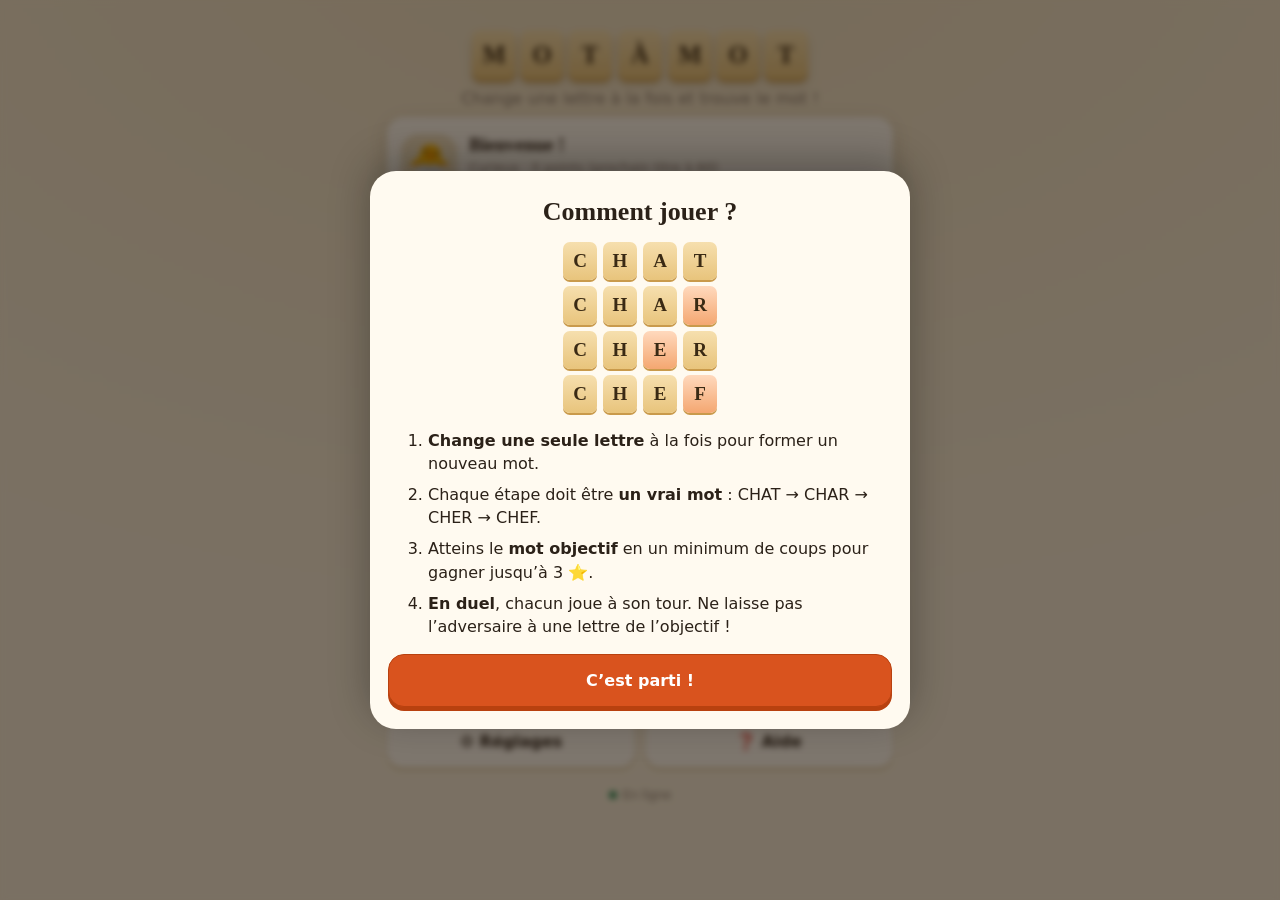
==== index.html @ 855e515c "Lancement Projet" ====
<!DOCTYPE html>
<html lang="fr">
<head>
<meta charset="utf-8">
<meta name="viewport" content="width=device-width,initial-scale=1,viewport-fit=cover">
<title>Mot à mot</title>
<meta name="description" content="Change une lettre à la fois pour passer d’un mot à un autre. Seul ou à deux, avec ou sans connexion.">
<meta name="theme-color" content="#f6ecd7" media="(prefers-color-scheme: light)">
<meta name="theme-color" content="#1a1612" media="(prefers-color-scheme: dark)">
<meta name="apple-mobile-web-app-capable" content="yes">
<meta name="mobile-web-app-capable" content="yes">
<meta name="apple-mobile-web-app-title" content="Mot à mot">
<link rel="manifest" href="manifest.webmanifest">
<link rel="icon" href="icons/icon.svg" type="image/svg+xml">
<link rel="apple-touch-icon" href="icons/apple-touch-icon.png">
<link rel="stylesheet" href="css/style.css">
</head>
<body>
<div class="bg" aria-hidden="true"></div>
<main id="app" class="app"></main>
<div id="toasts" role="status"></div>
<div id="modal"></div>
<canvas id="fx" aria-hidden="true"></canvas>
<noscript><p style="padding:24px;text-align:center">Mot à mot a besoin de JavaScript pour fonctionner.</p></noscript>
<script src="js/words.js"></script>
<script src="js/engine.js"></script>
<script src="js/store.js"></script>
<script src="js/learn.js"></script>
<script src="js/fx.js"></script>
<script src="js/online.js"></script>
<script src="js/app.js"></script>
</body>
</html>
---- css/style.css ----
:root{
  --bg:#f6ecd7;--bg2:#efe0c0;--paper:#fffaf0;--ink:#2b2118;--mut:#85766a;--line:#e4d3b2;
  --a:#d9531e;--a2:#b8410f;--b:#1f6f8b;--ok:#2e8b57;--bad:#c0392b;--gold:#f2b705;
  --tile:#f6dfae;--tile2:#e8c47c;--tile-edge:#c99a4b;--tile-ink:#3a2a14;
  --shadow:0 6px 20px rgba(80,50,10,.14);--r:18px;
  --serif:"Iowan Old Style","Palatino Linotype",Georgia,serif;
  --sans:ui-rounded,"SF Pro Rounded","Nunito","Avenir Next",system-ui,-apple-system,sans-serif;
}
@media(prefers-color-scheme:dark){:root{
  --bg:#1a1612;--bg2:#221c16;--paper:#272019;--ink:#f4ead9;--mut:#a99c8d;--line:#3d3329;
  --tile:#e2bf80;--tile2:#c99f55;--tile-edge:#8c6a2c;--shadow:0 6px 20px rgba(0,0,0,.45);
}}
*{box-sizing:border-box;-webkit-tap-highlight-color:transparent}
html,body{height:100%}
body{margin:0;background:radial-gradient(1200px 700px at 50% -10%,var(--bg2),var(--bg));color:var(--ink);font:16px/1.45 var(--sans);overflow-x:hidden;overscroll-behavior:none}
button{font:inherit;color:inherit;cursor:pointer;border:0;background:none;padding:0}
button:focus-visible,input:focus-visible{outline:3px solid var(--b);outline-offset:2px}
.app{position:relative;z-index:1;max-width:540px;margin:0 auto;padding:max(12px,env(safe-area-inset-top)) 16px max(20px,env(safe-area-inset-bottom));min-height:100%}
.app.x{animation:fadein .35s ease}
@keyframes fadein{from{opacity:0;transform:translateY(8px)}to{opacity:1;transform:none}}
h1,h2,h3{font-family:var(--serif);margin:0}
.small{font-size:13px;color:var(--mut)}
.center{text-align:center}

/* décor : lettres flottantes */
.bg{position:fixed;inset:0;overflow:hidden;z-index:0;pointer-events:none}
.bg span{position:absolute;bottom:-60px;font:800 38px var(--serif);color:var(--tile-edge);opacity:.12;animation:float linear infinite}
@keyframes float{to{transform:translateY(-115vh) rotate(25deg)}}

/* tuiles */
.wr{display:flex;justify-content:center;gap:6px;--ts:min(58px,calc((min(100vw,540px) - 56px) / var(--n) - 6px))}
.t{width:var(--ts);height:calc(var(--ts) * 1.12);display:grid;place-items:center;border-radius:calc(var(--ts) * .2);font:800 calc(var(--ts) * .56) var(--serif);color:var(--tile-ink);
  background:linear-gradient(180deg,var(--tile),var(--tile2));box-shadow:0 3px 0 var(--tile-edge),0 6px 10px rgba(80,50,10,.18);user-select:none;position:relative}
.t.k{cursor:pointer;transition:transform .12s}
.t.k:active{transform:translateY(2px)}
.t.k.sel{transform:translateY(-6px);box-shadow:0 3px 0 var(--tile-edge),0 0 0 3px var(--a),0 12px 16px rgba(217,83,30,.3)}
.t.hint{animation:pulse 1s ease infinite}
@keyframes pulse{50%{box-shadow:0 3px 0 var(--tile-edge),0 0 0 4px var(--gold),0 0 18px var(--gold)}}
.t.pop{animation:flip .55s cubic-bezier(.3,1.4,.5,1)}
@keyframes flip{0%{transform:rotateX(90deg) scale(.8)}100%{transform:none}}
.t.chg{background:linear-gradient(180deg,#ffd9bd,#f4a771)}
.wr.small-row{--ts:min(34px,calc((min(100vw,540px) - 150px) / var(--n)))}
.wr.small-row .t{box-shadow:0 2px 0 var(--tile-edge);border-radius:7px}
.wr.target .t{background:linear-gradient(180deg,#8cc4d6,#4c9bb4);color:#fff;box-shadow:0 3px 0 #2b6e86,0 6px 10px rgba(31,111,139,.25)}
.wr.target .t.match{background:linear-gradient(180deg,#7fd29b,#3fa468);box-shadow:0 3px 0 #2a7a4a}
.wr.shake{animation:shake .4s}
@keyframes shake{20%,60%{transform:translateX(-7px)}40%,80%{transform:translateX(7px)}}

/* en-tête */
.hdr{display:flex;align-items:center;gap:8px;margin:2px 0 12px}
.hdr h2{flex:1;font-size:21px;text-align:center}
.ib{width:42px;height:42px;border-radius:14px;background:var(--paper);border:1px solid var(--line);display:grid;place-items:center;font-size:19px;box-shadow:0 2px 0 var(--line)}
.ib:active{transform:translateY(2px);box-shadow:none}
.ib[disabled]{opacity:.4}

/* cartes et boutons */
.card{background:var(--paper);border:1px solid var(--line);border-radius:var(--r);padding:14px;margin-bottom:12px;box-shadow:var(--shadow)}
.btn{display:flex;align-items:center;justify-content:center;gap:8px;width:100%;padding:14px 16px;border-radius:16px;background:var(--paper);border:1px solid var(--line);font-weight:700;box-shadow:0 3px 0 var(--line);transition:transform .1s}
.btn:active{transform:translateY(3px);box-shadow:none}
.btn.primary{background:var(--a);border-color:var(--a2);color:#fff;box-shadow:0 4px 0 var(--a2)}
.btn.teal{background:var(--b);border-color:#17566c;color:#fff;box-shadow:0 4px 0 #17566c}
.btn.ghost{background:transparent;box-shadow:none;border-style:dashed;color:var(--mut)}
.btn[disabled]{opacity:.45;pointer-events:none}
.row{display:flex;gap:8px}.row>*{flex:1}
.seg{display:flex;gap:6px;margin:4px 0 10px}
.seg button{flex:1;padding:10px 6px;border-radius:12px;background:var(--bg2);border:1px solid var(--line);font-weight:700;font-size:14px}
.seg button.on{background:var(--ink);color:var(--bg);border-color:var(--ink)}
label.l{display:block;font-size:13px;color:var(--mut);margin:10px 0 2px;font-weight:600}
input[type=text]{width:100%;padding:12px;border:1px solid var(--line);border-radius:12px;font:inherit;font-size:17px;background:var(--bg);color:var(--ink)}
input.code{text-align:center;letter-spacing:8px;font:800 28px var(--serif);text-transform:uppercase}

/* accueil */
.hero{text-align:center;padding:18px 0 6px}
.logo{display:flex;justify-content:center;gap:6px;flex-wrap:wrap;margin-bottom:8px}
.logo .wr{--ts:clamp(30px,9vw,44px);gap:4px}
.tag{color:var(--mut);margin:6px 0 0}
.me{display:flex;align-items:center;gap:12px}
.me .av{font-size:34px;width:56px;height:56px;border-radius:18px;background:var(--bg2);display:grid;place-items:center}
.me b{font-family:var(--serif);font-size:19px}
.bar{height:8px;background:var(--bg2);border-radius:8px;overflow:hidden;margin-top:6px}
.bar i{display:block;height:100%;background:linear-gradient(90deg,var(--gold),var(--a));border-radius:8px}
.pills{display:flex;gap:8px;flex-wrap:wrap;margin-top:8px}
.pill{padding:4px 10px;border-radius:99px;background:var(--bg2);font-size:13px;font-weight:700}
.menu{display:grid;gap:10px;margin:14px 0}
.mi{display:flex;align-items:center;gap:14px;text-align:left;padding:14px 16px;border-radius:20px;background:var(--paper);border:1px solid var(--line);box-shadow:0 4px 0 var(--line);width:100%;transition:transform .1s}
.mi:active{transform:translateY(4px);box-shadow:none}
.mi .em{font-size:30px;width:48px;height:48px;display:grid;place-items:center;border-radius:14px;background:var(--bg2)}
.mi b{display:block;font-size:18px;font-family:var(--serif)}
.mi span.s{font-size:13px;color:var(--mut)}
.mi.hot{background:linear-gradient(135deg,var(--a),#f08a3c);border-color:var(--a2);color:#fff;box-shadow:0 4px 0 var(--a2)}
.mi.hot .em{background:rgba(255,255,255,.22)}.mi.hot span.s{color:rgba(255,255,255,.9)}
.badge-dot{margin-left:auto;background:var(--ok);color:#fff;border-radius:99px;font-size:12px;padding:2px 9px;font-weight:800}
.wod{display:flex;gap:12px;align-items:flex-start}
.wod .big{font:800 22px var(--serif);letter-spacing:1px;text-transform:uppercase;color:var(--a)}
.net{display:inline-flex;gap:6px;align-items:center;font-size:12px;color:var(--mut)}
.net i{width:8px;height:8px;border-radius:50%;background:var(--ok)}
.net.off i{background:var(--mut)}

/* parcours */
.world{margin-bottom:16px}
.world h3{font-size:17px;display:flex;align-items:center;gap:8px;margin-bottom:8px}
.world .sub{font:600 13px var(--sans);color:var(--mut);margin-left:auto}
.lv-grid{display:grid;grid-template-columns:repeat(6,1fr);gap:8px}
.lv{aspect-ratio:1;border-radius:16px;background:var(--paper);border:1px solid var(--line);box-shadow:0 3px 0 var(--line);display:flex;flex-direction:column;align-items:center;justify-content:center;font:800 18px var(--serif);gap:0;line-height:1.1}
.lv small{font:12px var(--sans);letter-spacing:-1px;height:14px}
.lv.next{border-color:var(--a);box-shadow:0 3px 0 var(--a);animation:pulse2 1.6s ease infinite}
@keyframes pulse2{50%{transform:scale(1.07)}}
.lv.lock{opacity:.4;pointer-events:none}
.lv.done{background:linear-gradient(180deg,#fff4cf,#ffe39a);color:#5a3e00}
@media(prefers-color-scheme:dark){.lv.done{background:#4a3b17;color:#ffe8a8}}
.stars{letter-spacing:2px}

/* jeu */
.gamebar{display:flex;align-items:center;gap:8px;margin-bottom:10px}
.gamebar .ttl{flex:1;text-align:center;font-family:var(--serif);font-weight:700}
.lbl{font:700 11px var(--sans);letter-spacing:2px;color:var(--mut);text-transform:uppercase;text-align:center;margin:10px 0 6px}
.ladder{display:flex;flex-direction:column;gap:6px;max-height:30vh;overflow-y:auto;padding:6px 0;scrollbar-width:thin}
.lrow{display:flex;align-items:center;justify-content:center;gap:10px}
.lrow.new{animation:fadein .3s}
.lrow .dot{width:10px;height:10px;border-radius:50%;flex:none}
.lrow .n{font-size:12px;color:var(--mut);width:18px;text-align:right}
.msg{min-height:24px;text-align:center;font-size:14px;color:var(--bad);margin:6px 0;font-weight:600}
.msg.info{color:var(--b)}
.kb{display:grid;grid-template-columns:repeat(7,1fr);gap:6px;min-height:140px;align-content:start}
.kb button{padding:11px 0;border-radius:12px;background:var(--paper);border:1px solid var(--line);box-shadow:0 3px 0 var(--line);font:800 17px var(--serif);text-transform:uppercase}
.kb button:active{transform:translateY(3px);box-shadow:none}
.kb button.dim{opacity:.35}
.kb button.ok{border-color:var(--ok);box-shadow:0 3px 0 var(--ok)}
.kb button.risk{border-color:var(--bad);box-shadow:0 3px 0 var(--bad);position:relative}
.kb button.risk::after{content:"⚠";position:absolute;top:-8px;right:-3px;font-size:12px}
.kbhint{grid-column:1/-1;text-align:center;color:var(--mut);padding:30px 0;font-size:14px}
.tools{display:flex;gap:8px;margin-top:12px}
.tools .btn{padding:11px 8px;font-size:14px}
.score{display:flex;gap:8px;margin-bottom:10px}
.sc{flex:1;border:2px solid;border-radius:14px;padding:6px 10px;background:var(--paper);display:flex;align-items:center;gap:8px;transition:transform .2s}
.sc.act{transform:scale(1.04);box-shadow:var(--shadow)}
.sc span{flex:1;font-weight:700;font-size:14px;overflow:hidden;text-overflow:ellipsis;white-space:nowrap}
.sc b{font:800 20px var(--serif)}
.turn{text-align:center;font-weight:800;padding:8px;border-radius:12px;color:#fff;margin-bottom:6px}
.think::after{content:"…";animation:blink 1s steps(3) infinite}
@keyframes blink{0%{content:"."}33%{content:".."}66%{content:"..."}}
.tip{background:var(--bg2);border-radius:12px;padding:10px 12px;font-size:14px;margin:8px 0}

/* fenêtres et notifications */
.modal-bg{position:fixed;inset:0;background:rgba(20,12,4,.55);z-index:20;display:flex;align-items:flex-end;justify-content:center;animation:fadeonly .2s;backdrop-filter:blur(3px)}
@keyframes fadeonly{from{opacity:0}}
.modal{width:100%;max-width:540px;max-height:88vh;overflow-y:auto;background:var(--paper);border-radius:26px 26px 0 0;padding:22px 18px max(22px,env(safe-area-inset-bottom));animation:up .35s cubic-bezier(.2,1.1,.4,1);box-shadow:0 -10px 40px rgba(0,0,0,.3)}
@keyframes up{from{transform:translateY(60%);opacity:0}}
@media(min-width:600px){.modal-bg{align-items:center}.modal{border-radius:26px}}
.modal h2{font-size:26px;text-align:center;margin:0 0 4px}
.bigstars{font-size:46px;text-align:center;letter-spacing:6px;margin:6px 0}
.bigstars .s{display:inline-block;filter:grayscale(1) opacity(.3)}
.bigstars .s.on{filter:none;animation:starin .6s cubic-bezier(.3,1.6,.5,1) both;animation-delay:calc(var(--k) * .2s)}
@keyframes starin{from{transform:scale(0) rotate(-120deg)}}
.learned{margin:12px 0;display:grid;gap:8px}
.lw{background:var(--bg2);border-radius:12px;padding:9px 12px;font-size:14px}
.lw b{font-family:var(--serif);color:var(--a);text-transform:uppercase;letter-spacing:1px}
.lw .fact{display:block;color:var(--mut);font-size:13px;margin-top:3px}
.lw .fact::before{content:"💡 "}
#toasts{position:fixed;top:max(10px,env(safe-area-inset-top));left:0;right:0;z-index:40;display:flex;flex-direction:column;align-items:center;gap:8px;pointer-events:none}
.toast{background:var(--ink);color:var(--bg);padding:10px 16px;border-radius:14px;font-weight:700;box-shadow:var(--shadow);animation:drop .4s cubic-bezier(.2,1.3,.4,1);max-width:90vw}
@keyframes drop{from{transform:translateY(-30px);opacity:0}}
#fx{position:fixed;inset:0;width:100%;height:100%;pointer-events:none;z-index:30}

/* carnet */
.nb{display:flex;flex-wrap:wrap;gap:8px}
.nb button{padding:6px 12px;border-radius:10px;background:var(--paper);border:1px solid var(--line);font:700 14px var(--serif);text-transform:uppercase;letter-spacing:1px;box-shadow:0 2px 0 var(--line)}
.bd{display:grid;grid-template-columns:repeat(auto-fill,minmax(150px,1fr));gap:8px}
.bd div{background:var(--paper);border:1px solid var(--line);border-radius:14px;padding:10px;text-align:center;font-size:13px}
.bd div.off{opacity:.4;filter:grayscale(1)}
.bd .i{font-size:28px}.bd b{display:block;font-size:14px}

/* réglages */
.set{display:flex;align-items:center;justify-content:space-between;gap:12px;padding:12px 0;border-bottom:1px solid var(--line)}
.set:last-child{border:0}
.set small{display:block;color:var(--mut)}
.sw{width:52px;height:30px;border-radius:30px;background:var(--line);position:relative;flex:none;transition:.2s}
.sw::after{content:"";position:absolute;top:3px;left:3px;width:24px;height:24px;border-radius:50%;background:#fff;transition:.2s;box-shadow:0 1px 3px rgba(0,0,0,.3)}
.sw.on{background:var(--ok)}.sw.on::after{left:25px}
.code-big{display:flex;justify-content:center;gap:8px;margin:10px 0}
.code-big .wr{--ts:54px}

/* tutoriel */
.how li{margin:8px 0}
.demo{display:flex;flex-direction:column;gap:6px;margin:12px 0}

@media(prefers-reduced-motion:reduce){*,*::before,*::after{animation-duration:.01ms!important;animation-iteration-count:1!important;transition:none!important}}
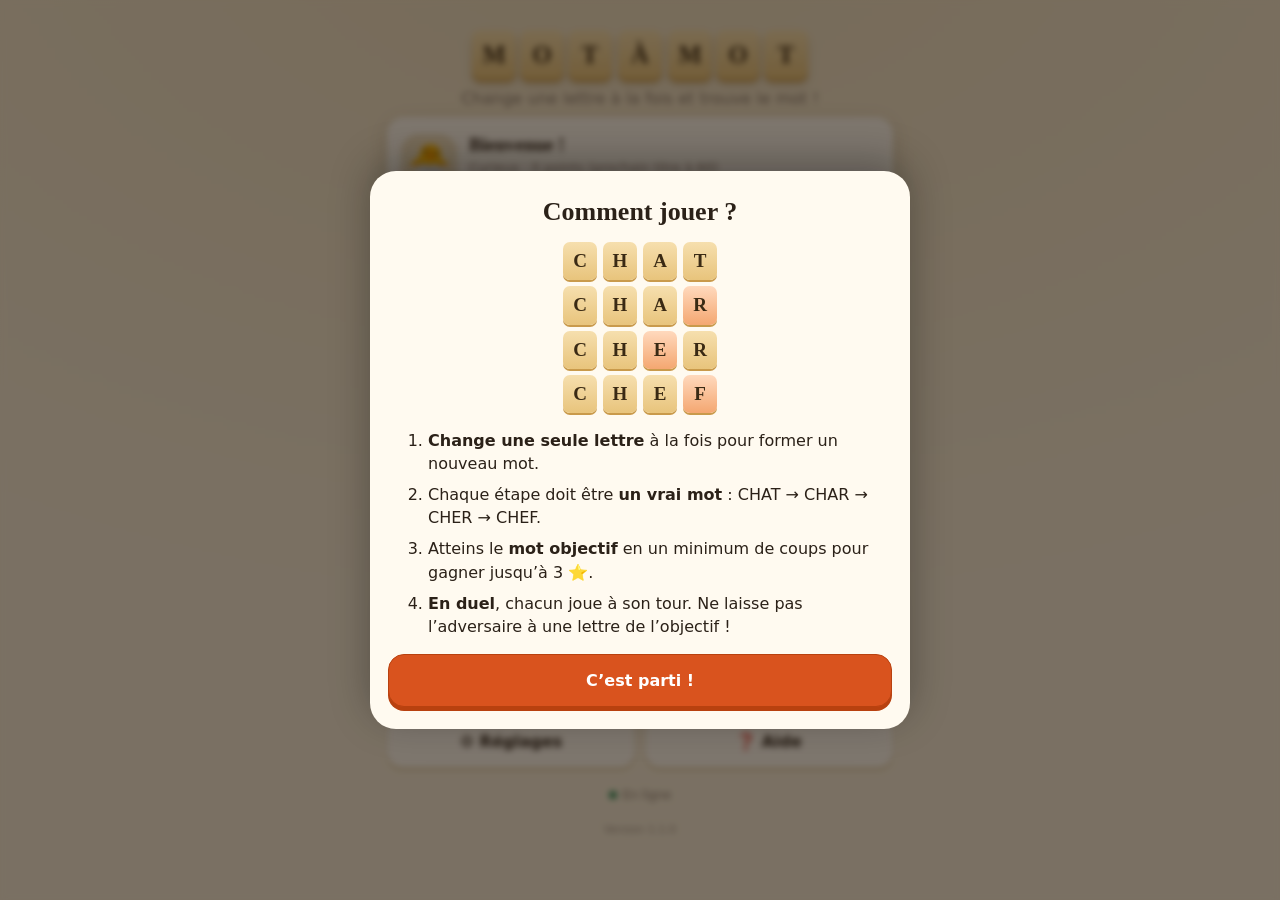
==== commit 7d793b4e: "Version affichée et notification de mise à jour - js/version.js : numéro de version unique (APP_VERS" ====
--- a/index.html
+++ b/index.html
@@ -20,8 +20,10 @@
 <main id="app" class="app"></main>
 <div id="toasts" role="status"></div>
 <div id="modal"></div>
+<div id="update"></div>
 <canvas id="fx" aria-hidden="true"></canvas>
 <noscript><p style="padding:24px;text-align:center">Mot à mot a besoin de JavaScript pour fonctionner.</p></noscript>
+<script src="js/version.js"></script>
 <script src="js/words.js"></script>
 <script src="js/engine.js"></script>
 <script src="js/store.js"></script>
--- a/css/style.css
+++ b/css/style.css
@@ -160,6 +160,14 @@
 #toasts{position:fixed;top:max(10px,env(safe-area-inset-top));left:0;right:0;z-index:40;display:flex;flex-direction:column;align-items:center;gap:8px;pointer-events:none}
 .toast{background:var(--ink);color:var(--bg);padding:10px 16px;border-radius:14px;font-weight:700;box-shadow:var(--shadow);animation:drop .4s cubic-bezier(.2,1.3,.4,1);max-width:90vw}
 @keyframes drop{from{transform:translateY(-30px);opacity:0}}
+/* bannière de mise à jour + version discrète */
+#update{position:fixed;left:0;right:0;bottom:max(12px,env(safe-area-inset-bottom));z-index:25;display:flex;justify-content:center;padding:0 12px;pointer-events:none}
+.upd{pointer-events:auto;display:flex;align-items:center;gap:10px;background:var(--ink);color:var(--bg);border-radius:16px;padding:10px 10px 10px 14px;box-shadow:var(--shadow);max-width:520px;font-weight:700;font-size:14px;animation:drop .4s cubic-bezier(.2,1.3,.4,1)}
+.upd span{flex:1}
+.upd .go{background:var(--a);color:#fff;border-radius:10px;padding:8px 12px;font-weight:800}
+.upd .x{padding:6px 8px;opacity:.7}
+body:has(.upd) .app{padding-bottom:96px}
+.ver{font-size:11px;color:var(--mut);opacity:.75;margin:4px 0 0;text-align:center}
 #fx{position:fixed;inset:0;width:100%;height:100%;pointer-events:none;z-index:30}
 
 /* carnet */
